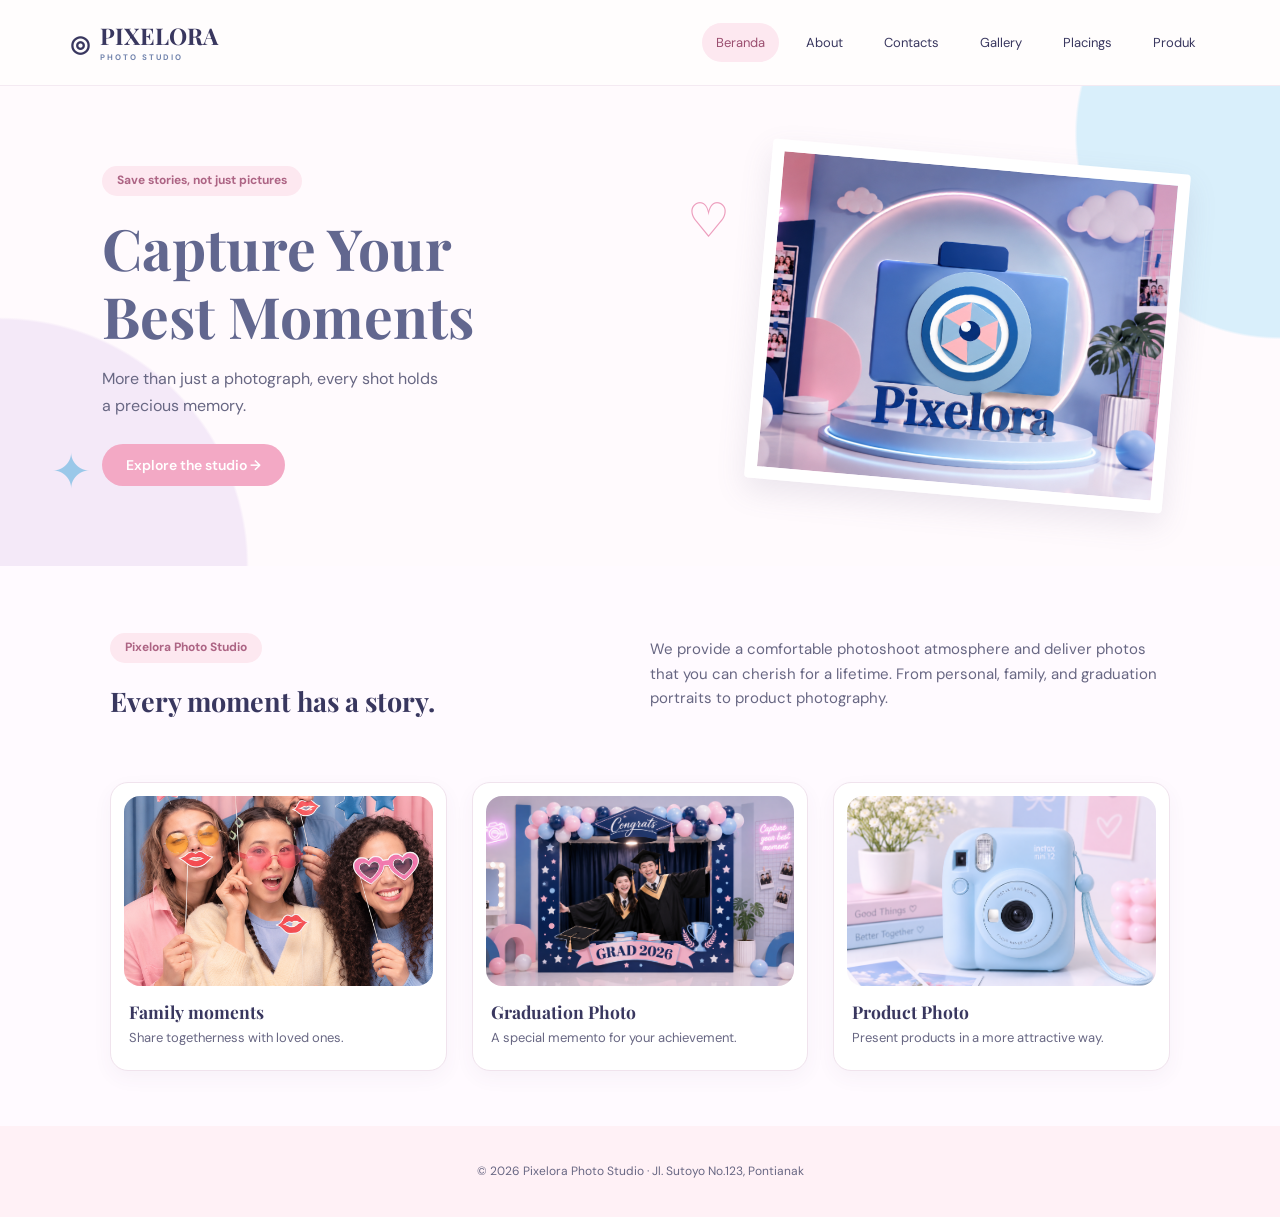
==== index.html @ 3a60fff3 "fix: fix navigation links to other pages" ====
<!DOCTYPE html>
<html lang="id">
<head>
    <meta charset="UTF-8">
    <meta name="viewport" content="width=device-width, initial-scale=1.0">
    <title>Pixelora Foto Studio</title>
    <link rel="stylesheet" href="assets/styles/global.css">
    <link rel="stylesheet" href="assets/styles/index.css">
</head>
<body>

<header class="site-header">
    <a class="brand" href=">
        <span class="brand-icon">◎</span>
        <span>PIXELORA<small>PHOTO STUDIO</small></span>
    </a>

    <nav class="main-nav">
        <a class="active" href="index.html">Beranda</a>
        <a href="/assets/pages/about.html">About</a>
        <a href="assets/pages/contact.html">Contacts</a>
        <a href="/assets/pages/gallery.html">Gallery</a>
        <a href="/assets/pages/pricing.html">Placings</a>
        <a href="/assets/pages/products.html">Produk</a>
    </nav>
</header>

<main>
    <section class="hero">
        <div class="hero-copy">
            <span class="eyebrow">Save stories, not just pictures</span>
            <h1>Capture Your<br>Best Moments</h1>
            <p>More than just a photograph, every shot holds a precious memory.</p>
            <a class="button" href="assets/pages/about.html">Explore the studio →</a>
        </div>

        <img class="hero-image"
        src="assets/images/oneindex.png"
        alt="Kamera foto di atas meja studio">

        <span class="decor decor-one">♡</span>
        <span class="decor decor-two">✦</span>
    </section>

    <section class="welcome section-wrap">
        <div>
            <p class="eyebrow">Pixelora Photo Studio</p>
            <h2>Every moment has a story.</h2>
        </div>

        <p>
            We provide a comfortable photoshoot atmosphere and deliver photos that you can cherish for a lifetime. From personal, family, and graduation portraits to product photography.


        </p>
    </section>

    <section class="feature-grid section-wrap">
        <article class="feature-card">
            <img src="assets/images/familyindex.png">
            <h3>Family moments</h3>
            <p>Share togetherness with loved ones.</p>
        </article>

        <article class="feature-card">
            <img src="/assets/images/graduationindex.png"
            alt="Perayaan kelulusan">
            <h3>Graduation Photo</h3>
            <p>A special memento for your achievement.</p>
        </article>

        <article class="feature-card">
            <img src="assets/images/productindex.png"
            alt="Produk sepatu untuk fotografi">
            <h3>Product Photo</h3>
            <p>Present products in a more attractive way.</p>
        </article>
    </section>
</main>

<footer class="site-footer">
    <p>© 2026 Pixelora Photo Studio · Jl. Sutoyo No.123, Pontianak</p>
</footer>

</body>
</html>
---- assets/styles/global.css ----
@import url('https://fonts.googleapis.com/css2?family=DM+Sans:wght@400;500;600;700&family=Playfair+Display:wght@500;600;700&display=swap');

:root {
    --pink: #f3a9c5;
    --pink-light: #fde8f0;
    --blue: #c9e5f7;
    --ink: #39375f;
    --muted: #686783;
    --paper: #fffaff;
    --line: #f0e3ed;
}

* {
    box-sizing: border-box;
}

body {
    margin: 0;
    background: var(--paper);
    color: var(--ink);
    font-family: 'DM Sans', sans-serif;
    font-size: 15px;
    line-height: 1.65;
}

a {
    color: inherit;
    text-decoration: none;
}

.site-header {
    height: 86px;
    padding: 0 5.5%;
    display: flex;
    align-items: center;
    justify-content: space-between;
    background: #fffdfd;
    border-bottom: 1px solid #f4eaf2;
}

.brand {
    display: flex;
    align-items: center;
    gap: 10px;
    font-family: 'Playfair Display', serif;
    font-size: 23px;
    font-weight: 700;
    line-height: 1;
}

.brand-icon {
    font-family: Arial;
    font-size: 36px;
    color: #6a83bd;
    border: 2px solid #6a83bd;
    border-radius: 12px;
    padding: 0 5px;
}

.brand small {
    display: block;
    font: 700 8px 'DM Sans', sans-serif;
    letter-spacing: 2px;
    margin-top: 5px;
    color: #7284ad;
}

.main-nav {
    display: flex;
    align-items: center;
    gap: 13px;
}

.main-nav a {
    font-size: 13px;
    padding: 9px 14px;
    border-radius: 24px;
    transition: 0.25s;
}

.main-nav a:hover,
.main-nav a.active {
    background: var(--pink-light);
    color: #9b4f70;
}

.button {
    display: inline-flex;
    align-items: center;
    gap: 12px;
    background: var(--pink);
    color: white;
    border: 0;
    border-radius: 28px;
    padding: 12px 24px;
    font: 600 14px 'DM Sans', sans-serif;
    cursor: pointer;
    transition: 0.25s;
}

.button:hover {
    background: #df8eae;
    transform: translateY(-2px);
}

.site-footer {
    text-align: center;
    padding: 24px 15px;
    background: #fff1f6;
    color: #77718d;
    font-size: 12px;
    margin-top: 55px;
}

.page-main {
    max-width: 1160px;
    margin: 0 auto;
    padding: 55px 35px 20px;
}

.page-heading {
    text-align: left;
    margin: 0 0 35px;
}

.page-heading.centered {
    text-align: center;
}

.eyebrow {
    display: inline-block;
    color: #ad6484;
    background: #fde8f0;
    border-radius: 25px;
    padding: 5px 15px;
    font-size: 12px;
    font-weight: 700;
}

h1, h2, h3 {
    font-family: 'Playfair Display', serif;
    line-height: 1.2;
}

h1 {
    font-size: 42px;
    margin: 13px 0;
}

h2 {
    font-size: 27px;
    margin: 10px 0;
}

p {
    color: var(--muted);
}

img {
    display: block;
    max-width: 100%;
    object-fit: cover;
    border-radius: 16px;
}

input, textarea, select {
    width: 100%;
    padding: 13px 15px;
    border: 1px solid #e9dfea;
    border-radius: 12px;
    font: 14px 'DM Sans', sans-serif;
    color: var(--ink);
    background: white;
    outline: none;
}

input:focus, textarea:focus, select:focus {
    border-color: var(--pink);
}

label {
    font-size: 13px;
    font-weight: 600;
    margin: 12px 0 6px;
    display: block;
}
---- assets/styles/index.css ----
.hero {
    min-height: 480px;
    padding: 65px 8%;
    display: flex;
    align-items: center;
    justify-content: space-between;
    gap: 45px;
    position: relative;
    overflow: hidden;
    background:
        radial-gradient(circle at 100% 10%, #d9effb 0 15%, transparent 15.2%),
        radial-gradient(circle at 0 100%, #f4e9f8 0 18%, transparent 18.2%),
        #fffafd;
}

.hero-copy {
    max-width: 520px;
    position: relative;
    z-index: 1;
}

.hero h1 {
    font-size: 57px;
    color: #62678f;
    margin: 17px 0;
}

.hero p {
    max-width: 340px;
    font-size: 16px;
    margin-bottom: 25px;
}

.hero-image {
    width: 39%;
    height: 340px;
    object-fit: cover;
    border: 12px solid white;
    box-shadow: 0 12px 30px #6a638522;
    transform: rotate(5deg);
    border-radius: 4px;
}

.decor {
    position: absolute;
    color: #ed9dbd;
    font-size: 48px;
}

.decor-one {
    right: 43%;
    top: 95px;
}

.decor-two {
    left: 4%;
    bottom: 55px;
    color: #9ac8e9;
}

.section-wrap {
    max-width: 1120px;
    margin: 55px auto;
    padding: 0 30px;
}

.welcome {
    display: flex;
    justify-content: space-between;
    align-items: center;
    gap: 60px;
}

.welcome p {
    max-width: 520px;
}

.feature-grid {
    display: grid;
    grid-template-columns: repeat(3, 1fr);
    gap: 25px;
}

.feature-card {
    background: white;
    border: 1px solid var(--line);
    border-radius: 18px;
    padding: 13px;
    box-shadow: 0 7px 20px #51436b0c;
}

.feature-card img {
    height: 190px;
    width: 100%;
}

.feature-card h3 {
    margin: 15px 5px 5px;
}

.feature-card p {
    margin: 0 5px 8px;
    font-size: 13px;
}
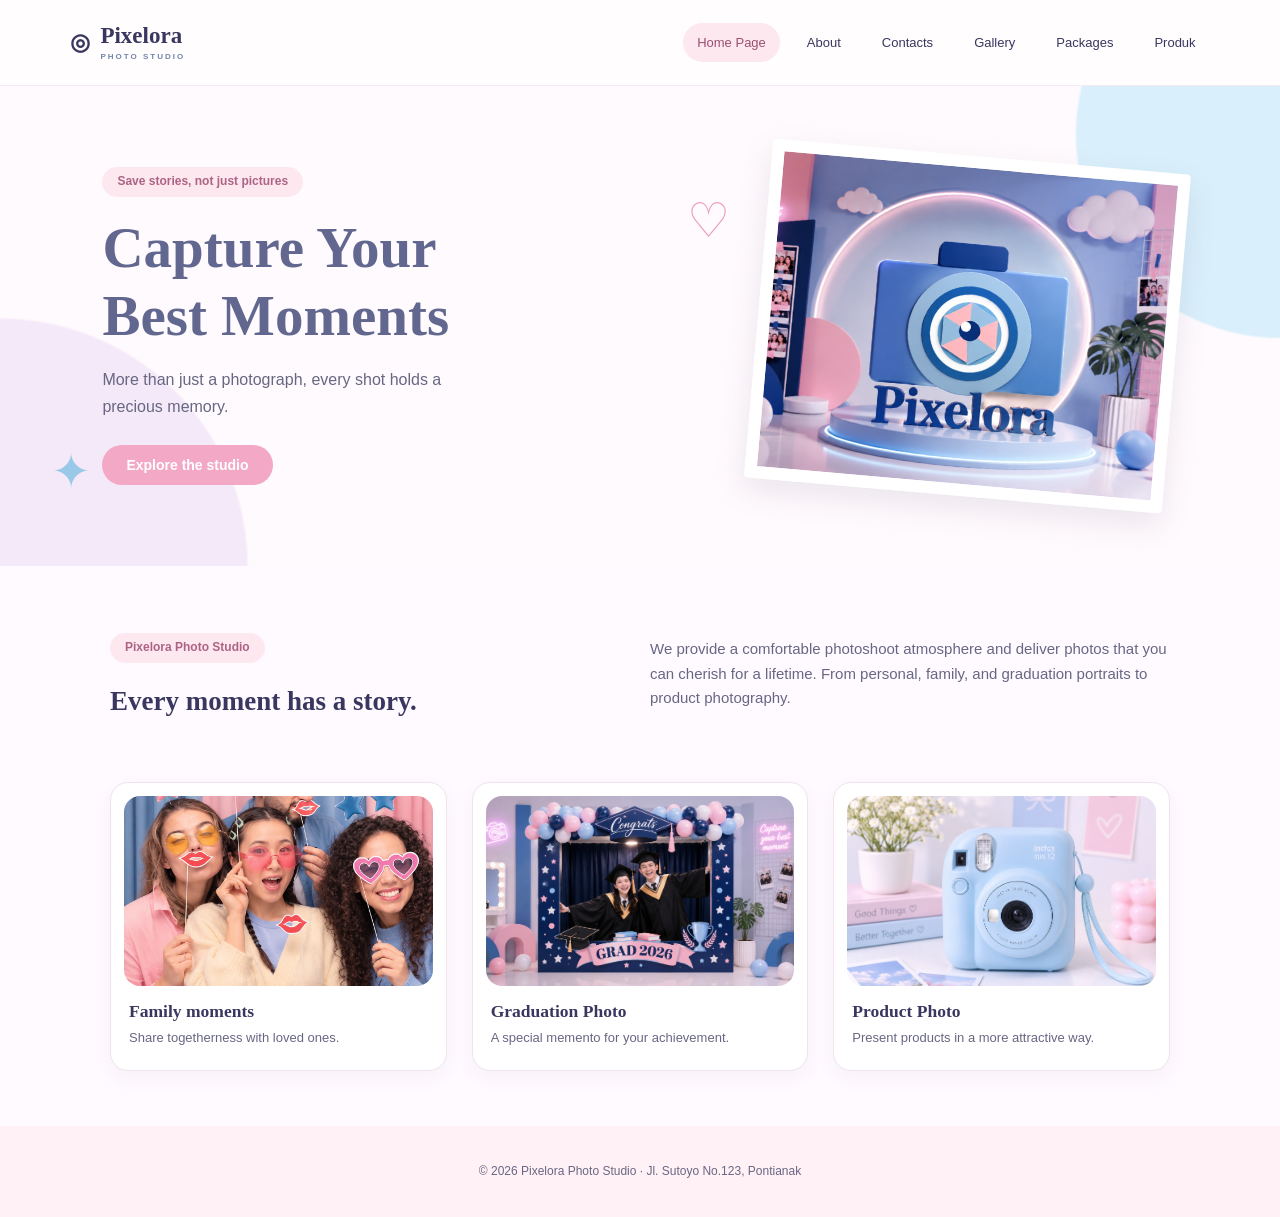
==== commit 387001d1: "Add About page" ====
--- a/index.html
+++ b/index.html
@@ -12,15 +12,15 @@
 <header class="site-header">
     <a class="brand" href=">
         <span class="brand-icon">◎</span>
-        <span>PIXELORA<small>PHOTO STUDIO</small></span>
+        <span>Pixelora<small>PHOTO STUDIO</small></span>
     </a>
 
     <nav class="main-nav">
-        <a class="active" href="index.html">Beranda</a>
+        <a class="active" href="index.html">Home Page</a>
         <a href="/assets/pages/about.html">About</a>
         <a href="assets/pages/contact.html">Contacts</a>
         <a href="/assets/pages/gallery.html">Gallery</a>
-        <a href="/assets/pages/pricing.html">Placings</a>
+        <a href="/assets/pages/pricing.html">Packages</a>
         <a href="/assets/pages/products.html">Produk</a>
     </nav>
 </header>
@@ -31,7 +31,7 @@
             <span class="eyebrow">Save stories, not just pictures</span>
             <h1>Capture Your<br>Best Moments</h1>
             <p>More than just a photograph, every shot holds a precious memory.</p>
-            <a class="button" href="assets/pages/about.html">Explore the studio →</a>
+            <a class="button" href="assets/pages/about.html">Explore the studio </a>
         </div>
 
         <img class="hero-image"
--- a/assets/styles/global.css
+++ b/assets/styles/global.css
@@ -1,6 +1,3 @@
-
-@import url('https://fonts.googleapis.com/css2?family=DM+Sans:wght@400;500;600;700&family=Playfair+Display:wght@500;600;700&display=swap');
-
 :root {
     --pink: #f3a9c5;
     --pink-light: #fde8f0;
@@ -19,7 +16,7 @@
     margin: 0;
     background: var(--paper);
     color: var(--ink);
-    font-family: 'DM Sans', sans-serif;
+    font-family: Arial, sans-serif;
     font-size: 15px;
     line-height: 1.65;
 }
@@ -43,7 +40,7 @@
     display: flex;
     align-items: center;
     gap: 10px;
-    font-family: 'Playfair Display', serif;
+    font-family: Georgia, serif;
     font-size: 23px;
     font-weight: 700;
     line-height: 1;
@@ -60,7 +57,7 @@
 
 .brand small {
     display: block;
-    font: 700 8px 'DM Sans', sans-serif;
+    font: 700 8px Arial, sans-serif;
     letter-spacing: 2px;
     margin-top: 5px;
     color: #7284ad;
@@ -94,7 +91,7 @@
     border: 0;
     border-radius: 28px;
     padding: 12px 24px;
-    font: 600 14px 'DM Sans', sans-serif;
+    font: 600 14px Arial, sans-serif;
     cursor: pointer;
     transition: 0.25s;
 }
@@ -139,7 +136,7 @@
 }
 
 h1, h2, h3 {
-    font-family: 'Playfair Display', serif;
+    font-family: Georgia, serif;
     line-height: 1.2;
 }
 
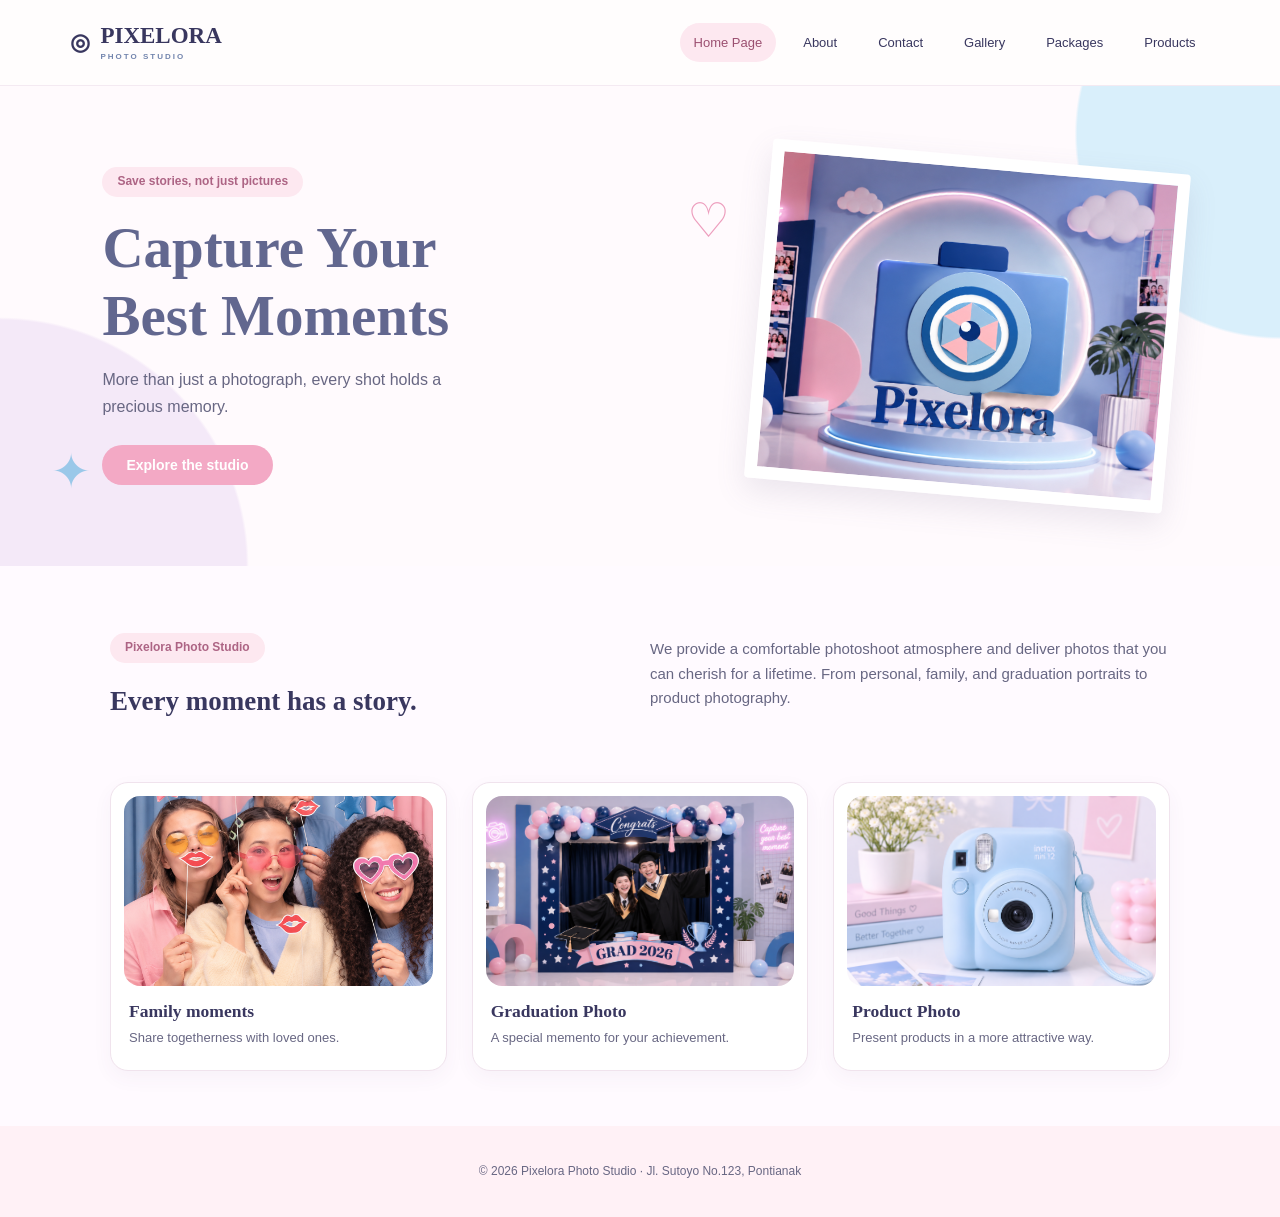
==== commit f42c6189: "Update and complete missing sections across all pages" ====
--- a/index.html
+++ b/index.html
@@ -3,7 +3,7 @@
 <head>
     <meta charset="UTF-8">
     <meta name="viewport" content="width=device-width, initial-scale=1.0">
-    <title>Pixelora Foto Studio</title>
+    <title>Pixelora Photo Studio</title>
     <link rel="stylesheet" href="assets/styles/global.css">
     <link rel="stylesheet" href="assets/styles/index.css">
 </head>
@@ -12,16 +12,16 @@
 <header class="site-header">
     <a class="brand" href=">
         <span class="brand-icon">◎</span>
-        <span>Pixelora<small>PHOTO STUDIO</small></span>
+        <span>PIXELORA<small>PHOTO STUDIO</small></span>
     </a>
 
     <nav class="main-nav">
         <a class="active" href="index.html">Home Page</a>
         <a href="/assets/pages/about.html">About</a>
-        <a href="assets/pages/contact.html">Contacts</a>
+        <a href="assets/pages/contact.html">Contact</a>
         <a href="/assets/pages/gallery.html">Gallery</a>
         <a href="/assets/pages/pricing.html">Packages</a>
-        <a href="/assets/pages/products.html">Produk</a>
+        <a href="/assets/pages/products.html">Products</a>
     </nav>
 </header>
 
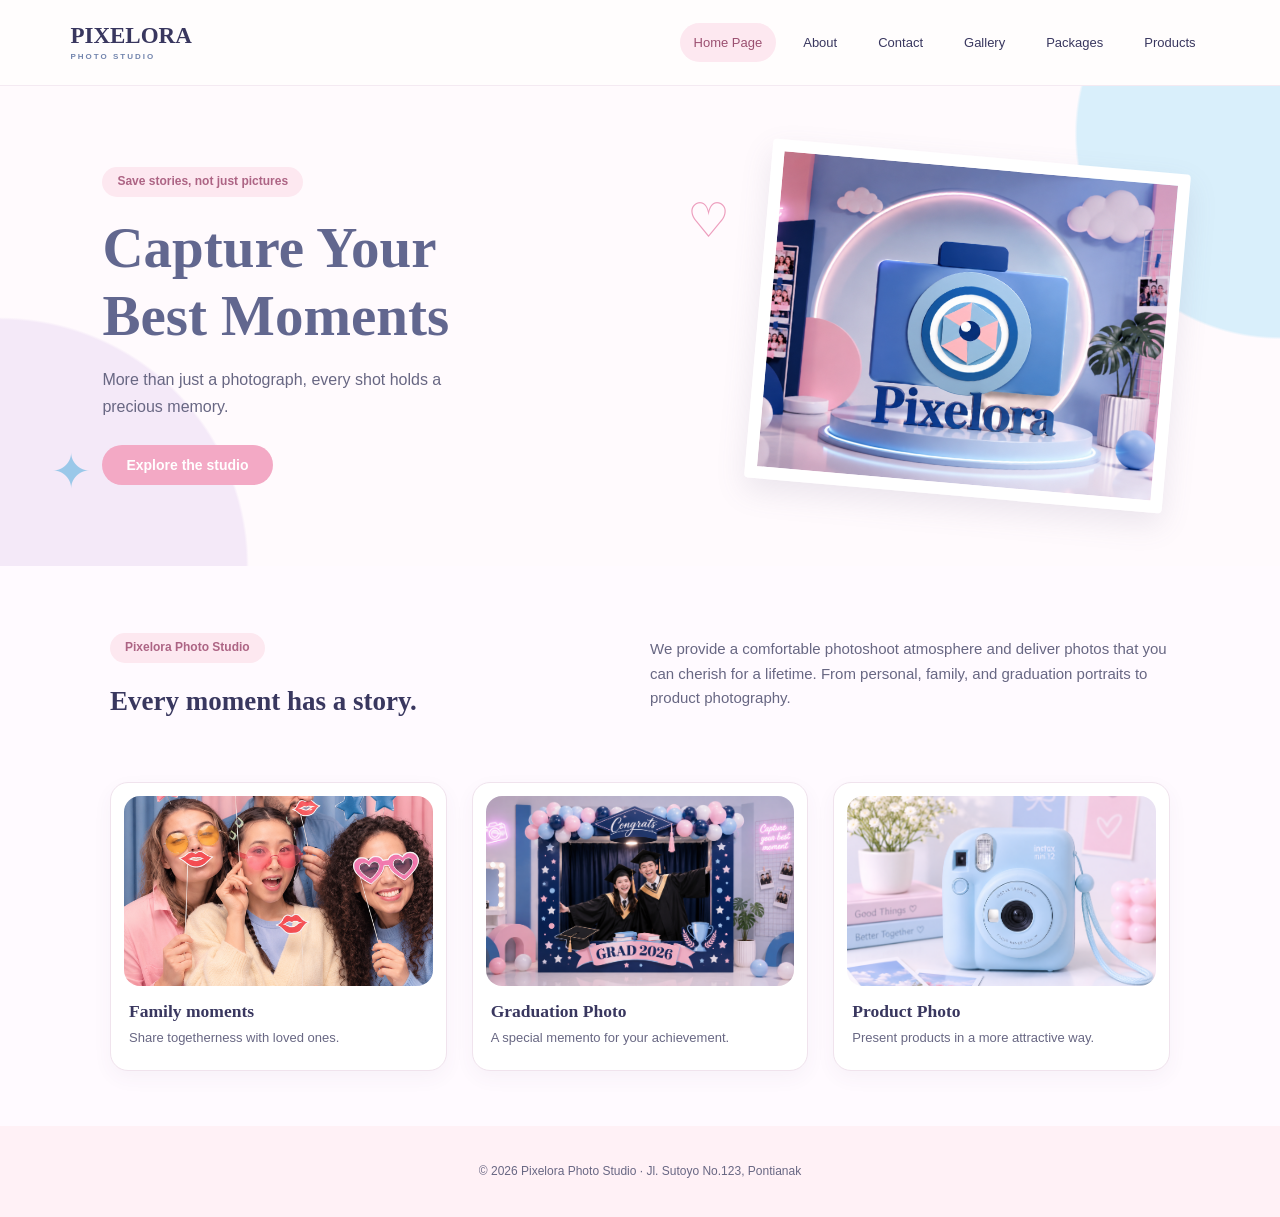
==== commit 674c1fc0: "feat: replace header icon with Pixelora logo" ====
--- a/index.html
+++ b/index.html
@@ -11,8 +11,10 @@
 
 <header class="site-header">
     <a class="brand" href=">
-        <span class="brand-icon">◎</span>
-        <span>PIXELORA<small>PHOTO STUDIO</small></span>
+        <img src="assets/images/logo/logo-pixelora.png" alt="Pixelora Photo Studio Logo" class="brand-logo">
+        <span>
+            PIXELORA <small> PHOTO STUDIO</small>
+        </span>
     </a>
 
     <nav class="main-nav">
@@ -35,7 +37,7 @@
         </div>
 
         <img class="hero-image"
-        src="assets/images/oneindex.png"
+        src="assets/images/one-index.png"
         alt="Kamera foto di atas meja studio">
 
         <span class="decor decor-one">♡</span>
@@ -57,20 +59,20 @@
 
     <section class="feature-grid section-wrap">
         <article class="feature-card">
-            <img src="assets/images/familyindex.png">
+            <img src="assets/images/family-index.png">
             <h3>Family moments</h3>
             <p>Share togetherness with loved ones.</p>
         </article>
 
         <article class="feature-card">
-            <img src="/assets/images/graduationindex.png"
+            <img src="/assets/images/graduation-index.png"
             alt="Perayaan kelulusan">
             <h3>Graduation Photo</h3>
             <p>A special memento for your achievement.</p>
         </article>
 
         <article class="feature-card">
-            <img src="assets/images/productindex.png"
+            <img src="assets/images/products-index.png"
             alt="Produk sepatu untuk fotografi">
             <h3>Product Photo</h3>
             <p>Present products in a more attractive way.</p>
--- a/assets/styles/global.css
+++ b/assets/styles/global.css
@@ -46,14 +46,6 @@
     line-height: 1;
 }
 
-.brand-icon {
-    font-family: Arial;
-    font-size: 36px;
-    color: #6a83bd;
-    border: 2px solid #6a83bd;
-    border-radius: 12px;
-    padding: 0 5px;
-}
 
 .brand small {
     display: block;
--- a/assets/styles/index.css
+++ b/assets/styles/index.css
@@ -1,4 +1,8 @@
-
+.brand-logo {
+    height: 56px;
+    width: auto;
+    display: block;
+}
 
 .hero {
     min-height: 480px;
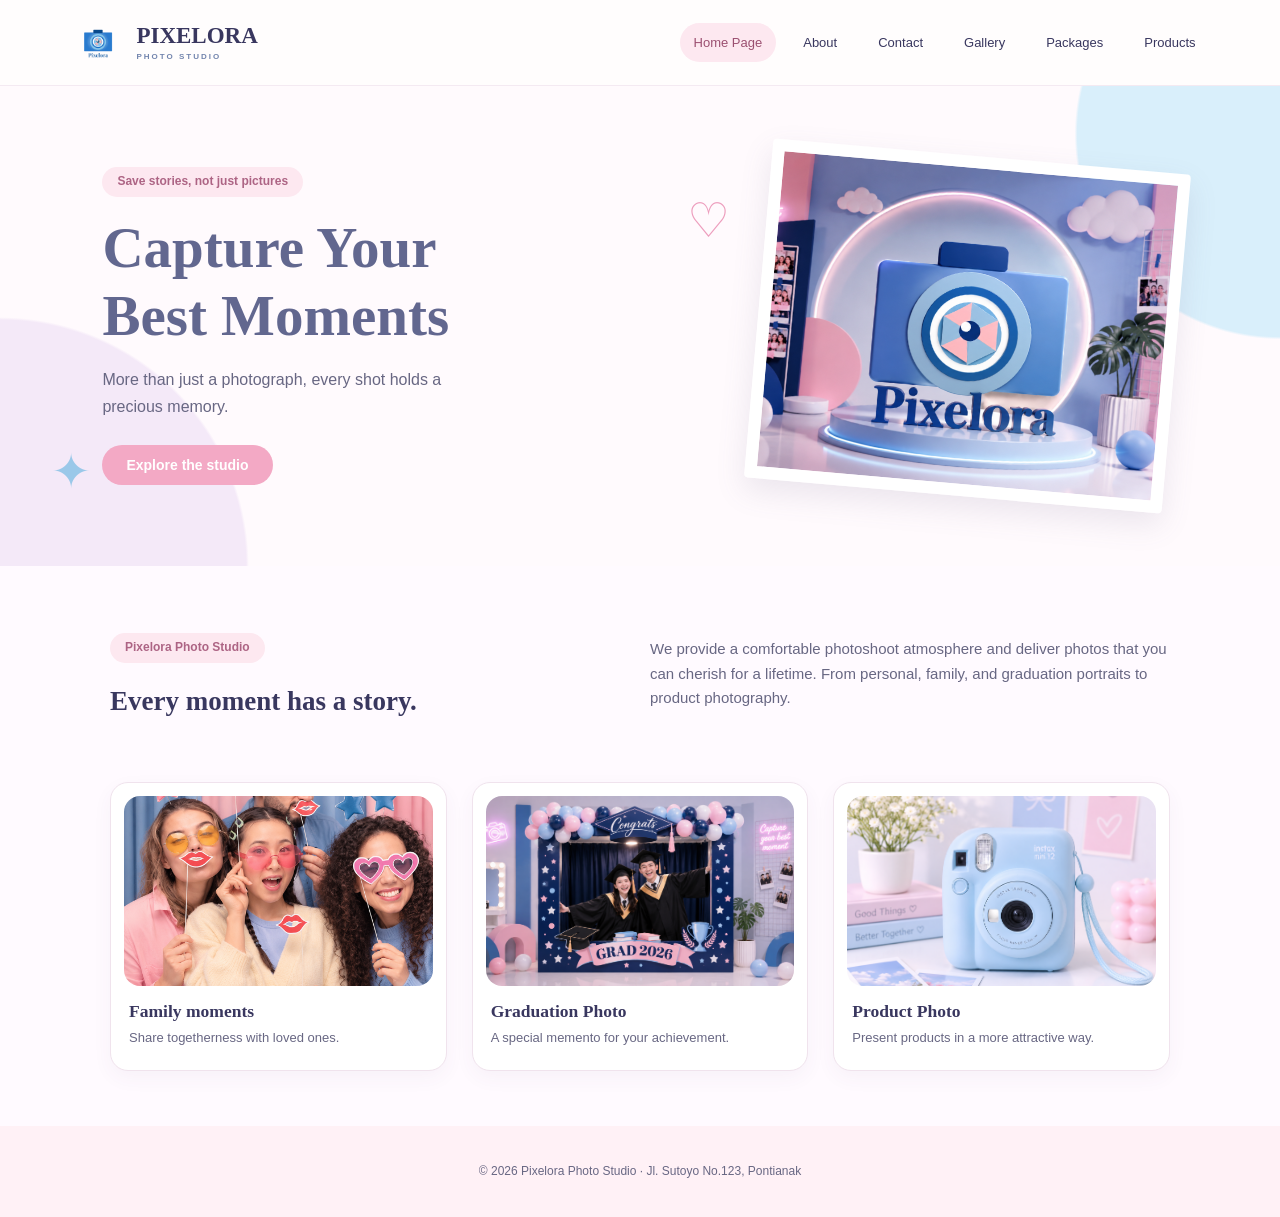
==== commit 78bff036: "fix: fix image path in index.html" ====
--- a/index.html
+++ b/index.html
@@ -10,8 +10,8 @@
 <body>
 
 <header class="site-header">
-    <a class="brand" href=">
-        <img src="assets/images/logo/logo-pixelora.png" alt="Pixelora Photo Studio Logo" class="brand-logo">
+    <a class="brand" href="/index.html">
+        <img src="/assets/images/logo/logo-pixelora.png" alt="Pixelora Photo Studio Logo" class="brand-logo">
         <span>
             PIXELORA <small> PHOTO STUDIO</small>
         </span>
@@ -37,8 +37,8 @@
         </div>
 
         <img class="hero-image"
-        src="assets/images/one-index.png"
-        alt="Kamera foto di atas meja studio">
+        src="/assets/images/index/one-index.png"
+        alt="A camera on top of a table">
 
         <span class="decor decor-one">♡</span>
         <span class="decor decor-two">✦</span>
@@ -59,20 +59,20 @@
 
     <section class="feature-grid section-wrap">
         <article class="feature-card">
-            <img src="assets/images/family-index.png">
+            <img src="../assets/images/index/family-index.png">
             <h3>Family moments</h3>
             <p>Share togetherness with loved ones.</p>
         </article>
 
         <article class="feature-card">
-            <img src="/assets/images/graduation-index.png"
+            <img src="../assets/images/index/graduation-index.png"
             alt="Perayaan kelulusan">
             <h3>Graduation Photo</h3>
             <p>A special memento for your achievement.</p>
         </article>
 
         <article class="feature-card">
-            <img src="assets/images/products-index.png"
+            <img src="../assets/images/index/products-index.png"
             alt="Produk sepatu untuk fotografi">
             <h3>Product Photo</h3>
             <p>Present products in a more attractive way.</p>
